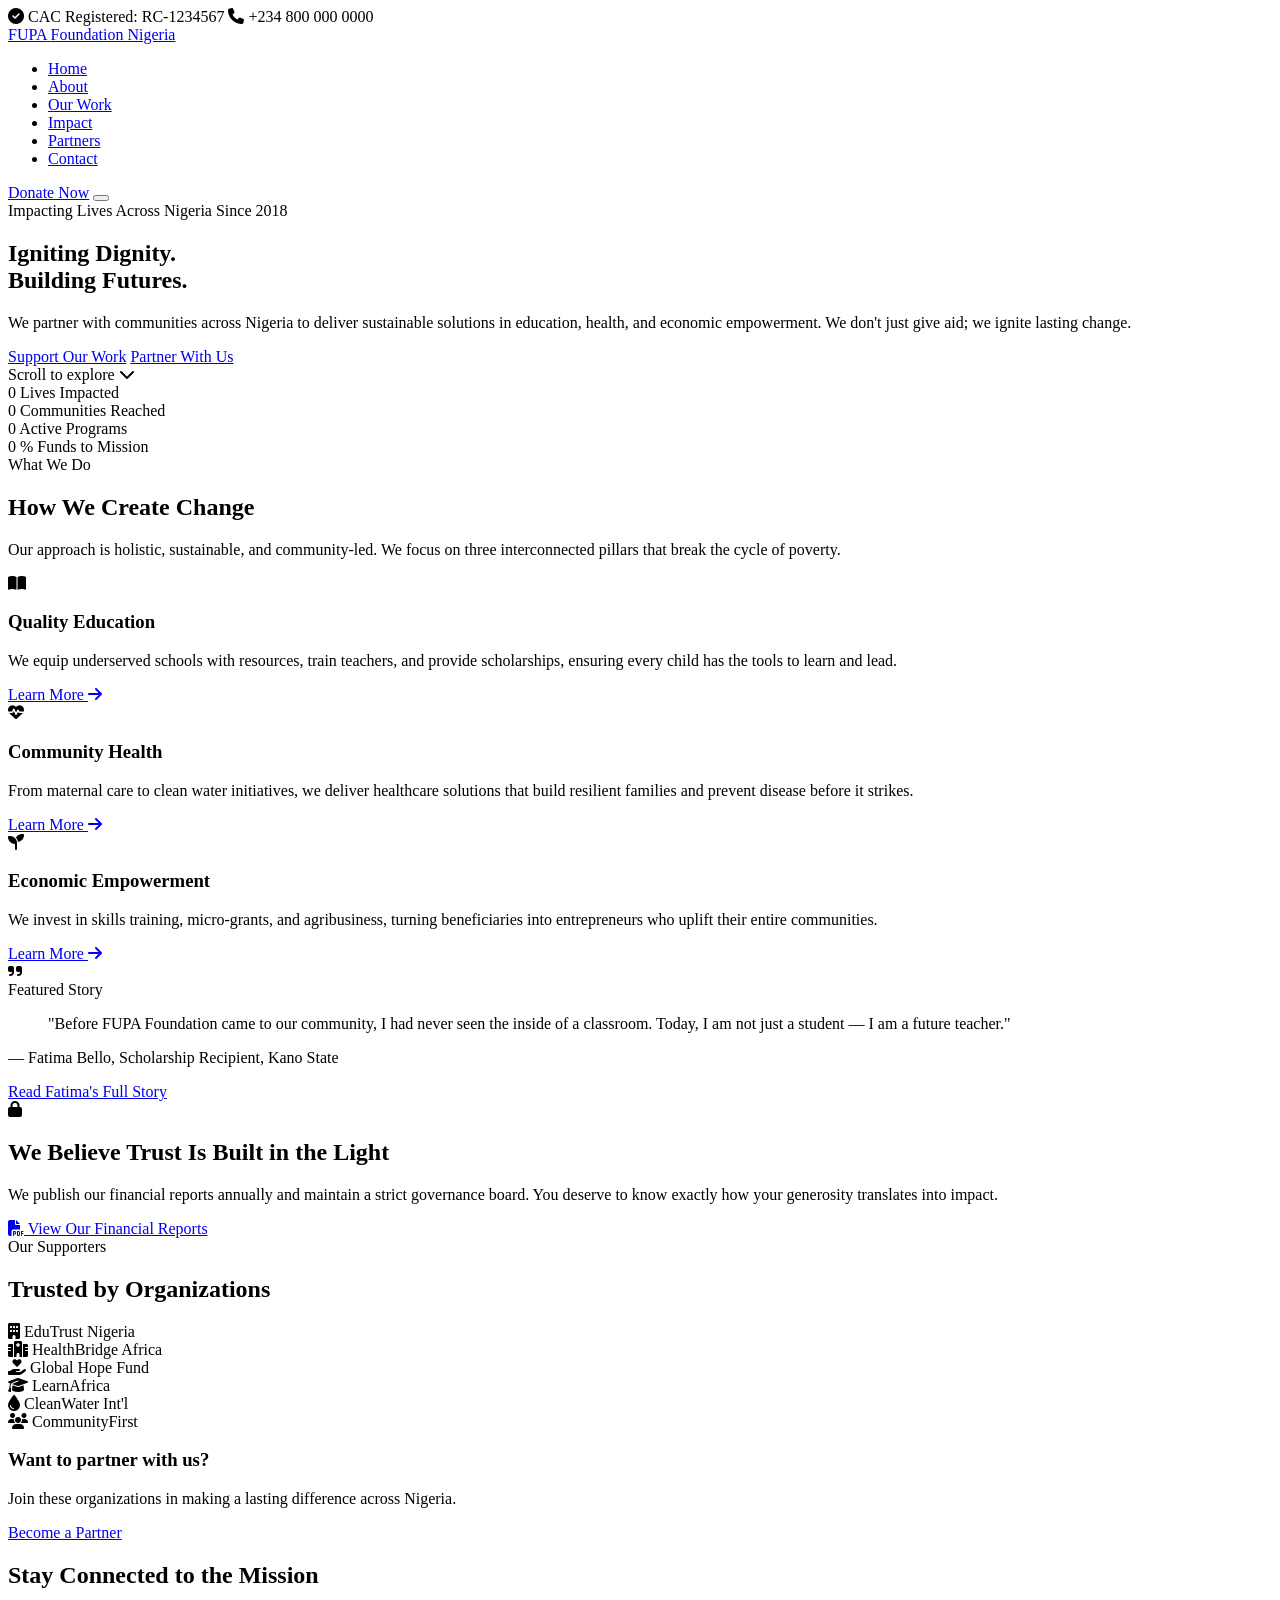
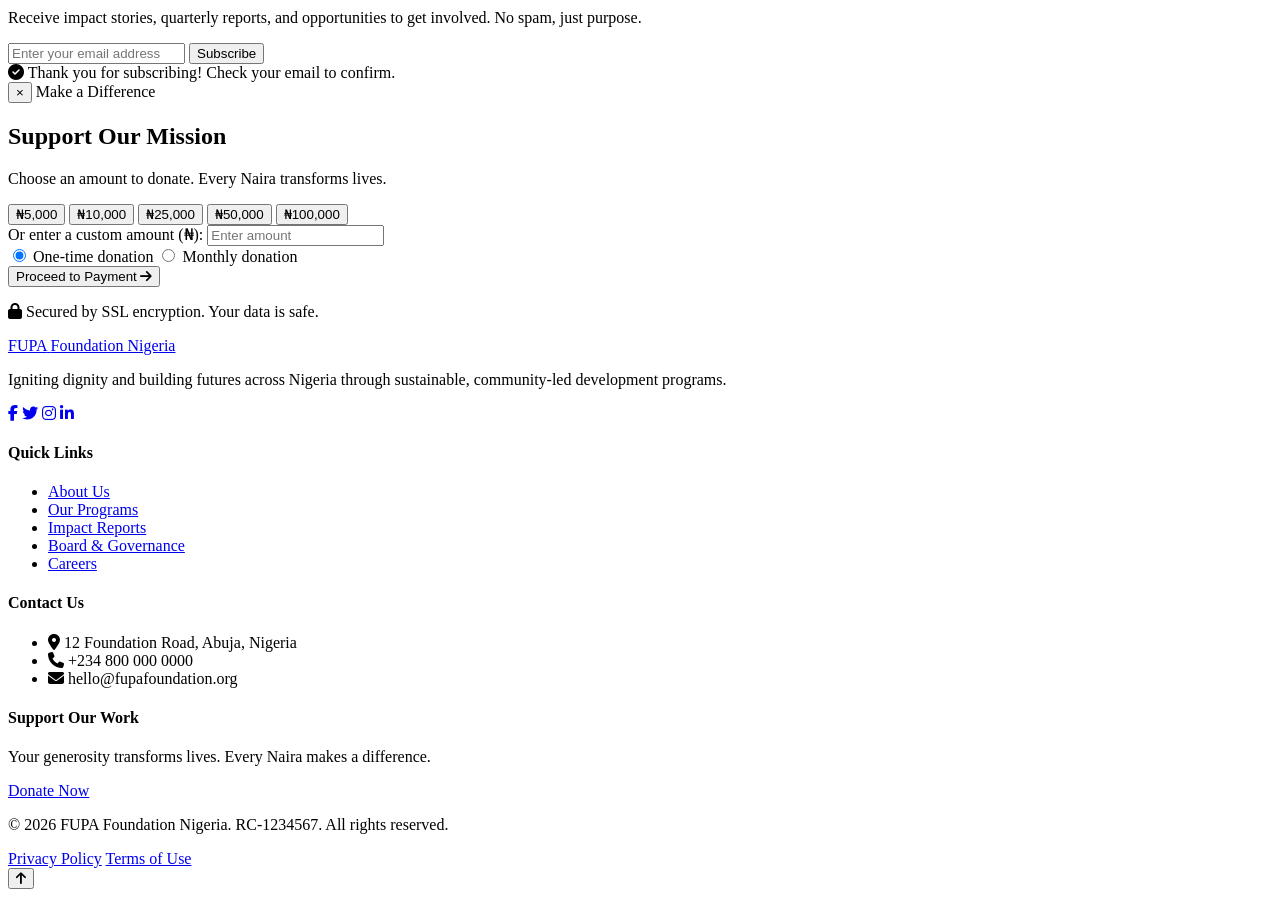
==== index.html @ bb73e72d "Create index.html for FUPA Foundation website This HTML file serves as the main structure for the FU" ====
<!DOCTYPE html>
<html lang="en">
<head>
    <meta charset="UTF-8">
    <meta name="viewport" content="width=device-width, initial-scale=1.0">
    <meta name="description" content="FUPA Foundation Nigeria - Igniting dignity and building futures through sustainable education, health, and economic empowerment programs.">
    
    <title>FUPA Foundation Nigeria | Igniting Dignity, Building Futures</title>
    
    <!-- Google Fonts -->
    <link rel="preconnect" href="https://fonts.googleapis.com">
    <link rel="preconnect" href="https://fonts.gstatic.com" crossorigin>
    <link href="https://fonts.googleapis.com/css2?family=Inter:wght@400;500;600;700&family=Playfair+Display:wght@600;700;800&display=swap" rel="stylesheet">
    
    <!-- Font Awesome Icons -->
    <link rel="stylesheet" href="https://cdnjs.cloudflare.com/ajax/libs/font-awesome/6.4.0/css/all.min.css">
    
    <!-- Custom Stylesheet -->
    <link rel="stylesheet" href="styles.css">
</head>
<body>
    
    <!-- ==================== PRE-HEADER ==================== -->
    <div class="pre-header">
        <div class="container pre-header__inner">
            <span><i class="fas fa-check-circle"></i> CAC Registered: RC-1234567</span>
            <span><i class="fas fa-phone"></i> +234 800 000 0000</span>
        </div>
    </div>

    <!-- ==================== MAIN HEADER ==================== -->
    <header class="header" id="header">
        <div class="container header__inner">
            <a href="#" class="header__logo">
                <span class="header__logo-text">FUPA</span>
                <span class="header__logo-sub">Foundation Nigeria</span>
            </a>
            
            <nav class="nav" id="nav">
                <ul class="nav__list">
                    <li class="nav__item"><a href="#home" class="nav__link nav__link--active">Home</a></li>
                    <li class="nav__item"><a href="#about" class="nav__link">About</a></li>
                    <li class="nav__item"><a href="#work" class="nav__link">Our Work</a></li>
                    <li class="nav__item"><a href="#impact" class="nav__link">Impact</a></li>
                    <li class="nav__item"><a href="#partners" class="nav__link">Partners</a></li>
                    <li class="nav__item"><a href="#contact" class="nav__link">Contact</a></li>
                </ul>
            </nav>
            
            <a href="#donate" class="btn btn--primary header__donate-btn">Donate Now</a>
            
            <button class="mobile-toggle" id="mobileToggle" aria-label="Toggle navigation menu">
                <span class="mobile-toggle__bar"></span>
                <span class="mobile-toggle__bar"></span>
                <span class="mobile-toggle__bar"></span>
            </button>
        </div>
    </header>

    <!-- ==================== HERO SECTION ==================== -->
    <section class="hero" id="home">
        <div class="hero__overlay"></div>
        <div class="container hero__content">
            <span class="hero__badge fade-in-up">Impacting Lives Across Nigeria Since 2018</span>
            <h1 class="hero__title fade-in-up delay-1">Igniting Dignity.<br>Building Futures.</h1>
            <p class="hero__subtitle fade-in-up delay-2">
                We partner with communities across Nigeria to deliver sustainable solutions 
                in education, health, and economic empowerment. We don't just give aid; 
                we ignite lasting change.
            </p>
            <div class="hero__cta fade-in-up delay-3">
                <a href="#donate" class="btn btn--primary btn--lg">Support Our Work</a>
                <a href="#partners" class="btn btn--outline btn--lg">Partner With Us</a>
            </div>
        </div>
        <div class="hero__scroll">
            <span>Scroll to explore</span>
            <i class="fas fa-chevron-down hero__scroll-icon"></i>
        </div>
    </section>

    <!-- ==================== IMPACT COUNTER BAR ==================== -->
    <section class="counter-bar">
        <div class="container counter-bar__inner">
            <div class="counter-bar__item">
                <span class="counter-bar__number" id="counter1">0</span>
                <span class="counter-bar__label">Lives Impacted</span>
            </div>
            <div class="counter-bar__item">
                <span class="counter-bar__number" id="counter2">0</span>
                <span class="counter-bar__label">Communities Reached</span>
            </div>
            <div class="counter-bar__item">
                <span class="counter-bar__number" id="counter3">0</span>
                <span class="counter-bar__label">Active Programs</span>
            </div>
            <div class="counter-bar__item">
                <span class="counter-bar__number" id="counter4">0</span>
                <span class="counter-bar__suffix">%</span>
                <span class="counter-bar__label">Funds to Mission</span>
            </div>
        </div>
    </section>

    <!-- ==================== HOW WE CREATE CHANGE ==================== -->
    <section class="change" id="work">
        <div class="container">
            <div class="section-header">
                <span class="section-header__badge">What We Do</span>
                <h2 class="section-header__title">How We Create Change</h2>
                <p class="section-header__subtitle">
                    Our approach is holistic, sustainable, and community-led. We focus on three 
                    interconnected pillars that break the cycle of poverty.
                </p>
            </div>
            
            <div class="change__grid">
                <!-- Card 1 -->
                <div class="change-card">
                    <div class="change-card__icon">
                        <i class="fas fa-book-open"></i>
                    </div>
                    <h3 class="change-card__title">Quality Education</h3>
                    <p class="change-card__text">
                        We equip underserved schools with resources, train teachers, and provide 
                        scholarships, ensuring every child has the tools to learn and lead.
                    </p>
                    <a href="#" class="change-card__link">Learn More <i class="fas fa-arrow-right"></i></a>
                </div>
                
                <!-- Card 2 -->
                <div class="change-card">
                    <div class="change-card__icon">
                        <i class="fas fa-heartbeat"></i>
                    </div>
                    <h3 class="change-card__title">Community Health</h3>
                    <p class="change-card__text">
                        From maternal care to clean water initiatives, we deliver healthcare solutions 
                        that build resilient families and prevent disease before it strikes.
                    </p>
                    <a href="#" class="change-card__link">Learn More <i class="fas fa-arrow-right"></i></a>
                </div>
                
                <!-- Card 3 -->
                <div class="change-card">
                    <div class="change-card__icon">
                        <i class="fas fa-seedling"></i>
                    </div>
                    <h3 class="change-card__title">Economic Empowerment</h3>
                    <p class="change-card__text">
                        We invest in skills training, micro-grants, and agribusiness, turning 
                        beneficiaries into entrepreneurs who uplift their entire communities.
                    </p>
                    <a href="#" class="change-card__link">Learn More <i class="fas fa-arrow-right"></i></a>
                </div>
            </div>
        </div>
    </section>

    <!-- ==================== FEATURED STORY ==================== -->
    <section class="featured-story" id="about">
        <div class="container featured-story__inner">
            <div class="featured-story__image">
                <div class="featured-story__img-placeholder">
                    <i class="fas fa-quote-right"></i>
                </div>
            </div>
            <div class="featured-story__content">
                <span class="section-header__badge">Featured Story</span>
                <blockquote class="featured-story__quote">
                    "Before FUPA Foundation came to our community, I had never seen the inside 
                    of a classroom. Today, I am not just a student — I am a future teacher."
                </blockquote>
                <p class="featured-story__name">— Fatima Bello, Scholarship Recipient, Kano State</p>
                <a href="#" class="btn btn--secondary">Read Fatima's Full Story</a>
            </div>
        </div>
    </section>

    <!-- ==================== TRANSPARENCY CALLOUT ==================== -->
    <section class="transparency" id="impact">
        <div class="container">
            <div class="transparency__box">
                <div class="transparency__icon">
                    <i class="fas fa-lock"></i>
                </div>
                <h2 class="transparency__title">We Believe Trust Is Built in the Light</h2>
                <p class="transparency__text">
                    We publish our financial reports annually and maintain a strict governance board. 
                    You deserve to know exactly how your generosity translates into impact.
                </p>
                <a href="#" class="btn btn--secondary btn--lg">
                    <i class="fas fa-file-pdf"></i> View Our Financial Reports
                </a>
            </div>
        </div>
    </section>

    <!-- ==================== PARTNERS SECTION ==================== -->
    <section class="partners" id="partners">
        <div class="container">
            <div class="section-header">
                <span class="section-header__badge">Our Supporters</span>
                <h2 class="section-header__title">Trusted by Organizations</h2>
            </div>
            <div class="partners__grid">
                <div class="partners__item"><i class="fas fa-building"></i> EduTrust Nigeria</div>
                <div class="partners__item"><i class="fas fa-hospital"></i> HealthBridge Africa</div>
                <div class="partners__item"><i class="fas fa-hand-holding-heart"></i> Global Hope Fund</div>
                <div class="partners__item"><i class="fas fa-graduation-cap"></i> LearnAfrica</div>
                <div class="partners__item"><i class="fas fa-tint"></i> CleanWater Int'l</div>
                <div class="partners__item"><i class="fas fa-users"></i> CommunityFirst</div>
            </div>
            <div class="partners__cta">
                <h3>Want to partner with us?</h3>
                <p>Join these organizations in making a lasting difference across Nigeria.</p>
                <a href="#contact" class="btn btn--primary">Become a Partner</a>
            </div>
        </div>
    </section>

    <!-- ==================== NEWSLETTER ==================== -->
    <section class="newsletter">
        <div class="container newsletter__inner">
            <div class="newsletter__content">
                <h2 class="newsletter__title">Stay Connected to the Mission</h2>
                <p class="newsletter__text">
                    Receive impact stories, quarterly reports, and opportunities to get involved. 
                    No spam, just purpose.
                </p>
            </div>
            <form class="newsletter__form" id="newsletterForm">
                <input type="email" class="newsletter__input" placeholder="Enter your email address" required>
                <button type="submit" class="btn btn--primary newsletter__btn">Subscribe</button>
            </form>
            <div class="newsletter__success" id="newsletterSuccess">
                <i class="fas fa-check-circle"></i> Thank you for subscribing! Check your email to confirm.
            </div>
        </div>
    </section>

    <!-- ==================== DONATE MODAL ==================== -->
    <div class="modal" id="donateModal">
        <div class="modal__overlay" id="modalOverlay"></div>
        <div class="modal__content">
            <button class="modal__close" id="modalClose">&times;</button>
            <span class="section-header__badge">Make a Difference</span>
            <h2 class="modal__title">Support Our Mission</h2>
            <p class="modal__text">Choose an amount to donate. Every Naira transforms lives.</p>
            
            <div class="modal__amounts">
                <button class="modal__amount" data-amount="5000">₦5,000</button>
                <button class="modal__amount" data-amount="10000">₦10,000</button>
                <button class="modal__amount modal__amount--active" data-amount="25000">₦25,000</button>
                <button class="modal__amount" data-amount="50000">₦50,000</button>
                <button class="modal__amount" data-amount="100000">₦100,000</button>
            </div>
            
            <div class="modal__custom">
                <label for="customAmount">Or enter a custom amount (₦):</label>
                <input type="number" id="customAmount" class="modal__input" placeholder="Enter amount" min="1000">
            </div>
            
            <div class="modal__frequency">
                <label class="modal__radio">
                    <input type="radio" name="frequency" value="once" checked> One-time donation
                </label>
                <label class="modal__radio">
                    <input type="radio" name="frequency" value="monthly"> Monthly donation
                </label>
            </div>
            
            <button class="btn btn--primary btn--lg btn--block" id="donateSubmit">
                Proceed to Payment <i class="fas fa-arrow-right"></i>
            </button>
            <p class="modal__secure"><i class="fas fa-lock"></i> Secured by SSL encryption. Your data is safe.</p>
        </div>
    </div>

    <!-- ==================== FOOTER ==================== -->
    <footer class="footer" id="contact">
        <div class="container footer__grid">
            <div class="footer__col">
                <a href="#" class="footer__logo">
                    <span class="footer__logo-text">FUPA</span>
                    <span class="footer__logo-sub">Foundation Nigeria</span>
                </a>
                <p class="footer__about">
                    Igniting dignity and building futures across Nigeria through sustainable, 
                    community-led development programs.
                </p>
                <div class="footer__social">
                    <a href="#" aria-label="Facebook"><i class="fab fa-facebook-f"></i></a>
                    <a href="#" aria-label="Twitter"><i class="fab fa-twitter"></i></a>
                    <a href="#" aria-label="Instagram"><i class="fab fa-instagram"></i></a>
                    <a href="#" aria-label="LinkedIn"><i class="fab fa-linkedin-in"></i></a>
                </div>
            </div>
            
            <div class="footer__col">
                <h4 class="footer__heading">Quick Links</h4>
                <ul class="footer__links">
                    <li><a href="#about">About Us</a></li>
                    <li><a href="#work">Our Programs</a></li>
                    <li><a href="#impact">Impact Reports</a></li>
                    <li><a href="#">Board & Governance</a></li>
                    <li><a href="#">Careers</a></li>
                </ul>
            </div>
            
            <div class="footer__col">
                <h4 class="footer__heading">Contact Us</h4>
                <ul class="footer__contact">
                    <li><i class="fas fa-map-marker-alt"></i> 12 Foundation Road, Abuja, Nigeria</li>
                    <li><i class="fas fa-phone"></i> +234 800 000 0000</li>
                    <li><i class="fas fa-envelope"></i> hello@fupafoundation.org</li>
                </ul>
            </div>
            
            <div class="footer__col">
                <h4 class="footer__heading">Support Our Work</h4>
                <p class="footer__donate-text">
                    Your generosity transforms lives. Every Naira makes a difference.
                </p>
                <a href="#donate" class="btn btn--primary btn--block">Donate Now</a>
            </div>
        </div>
        
        <div class="footer__bottom">
            <div class="container footer__bottom-inner">
                <p>&copy; 2026 FUPA Foundation Nigeria. RC-1234567. All rights reserved.</p>
                <div class="footer__legal">
                    <a href="#">Privacy Policy</a>
                    <a href="#">Terms of Use</a>
                </div>
            </div>
        </div>
    </footer>

    <!-- ==================== BACK TO TOP BUTTON ==================== -->
    <button class="back-to-top" id="backToTop" aria-label="Back to top">
        <i class="fas fa-arrow-up"></i>
    </button>

    <!-- JavaScript -->
    <script src="script.js"></script>
</body>
</html>
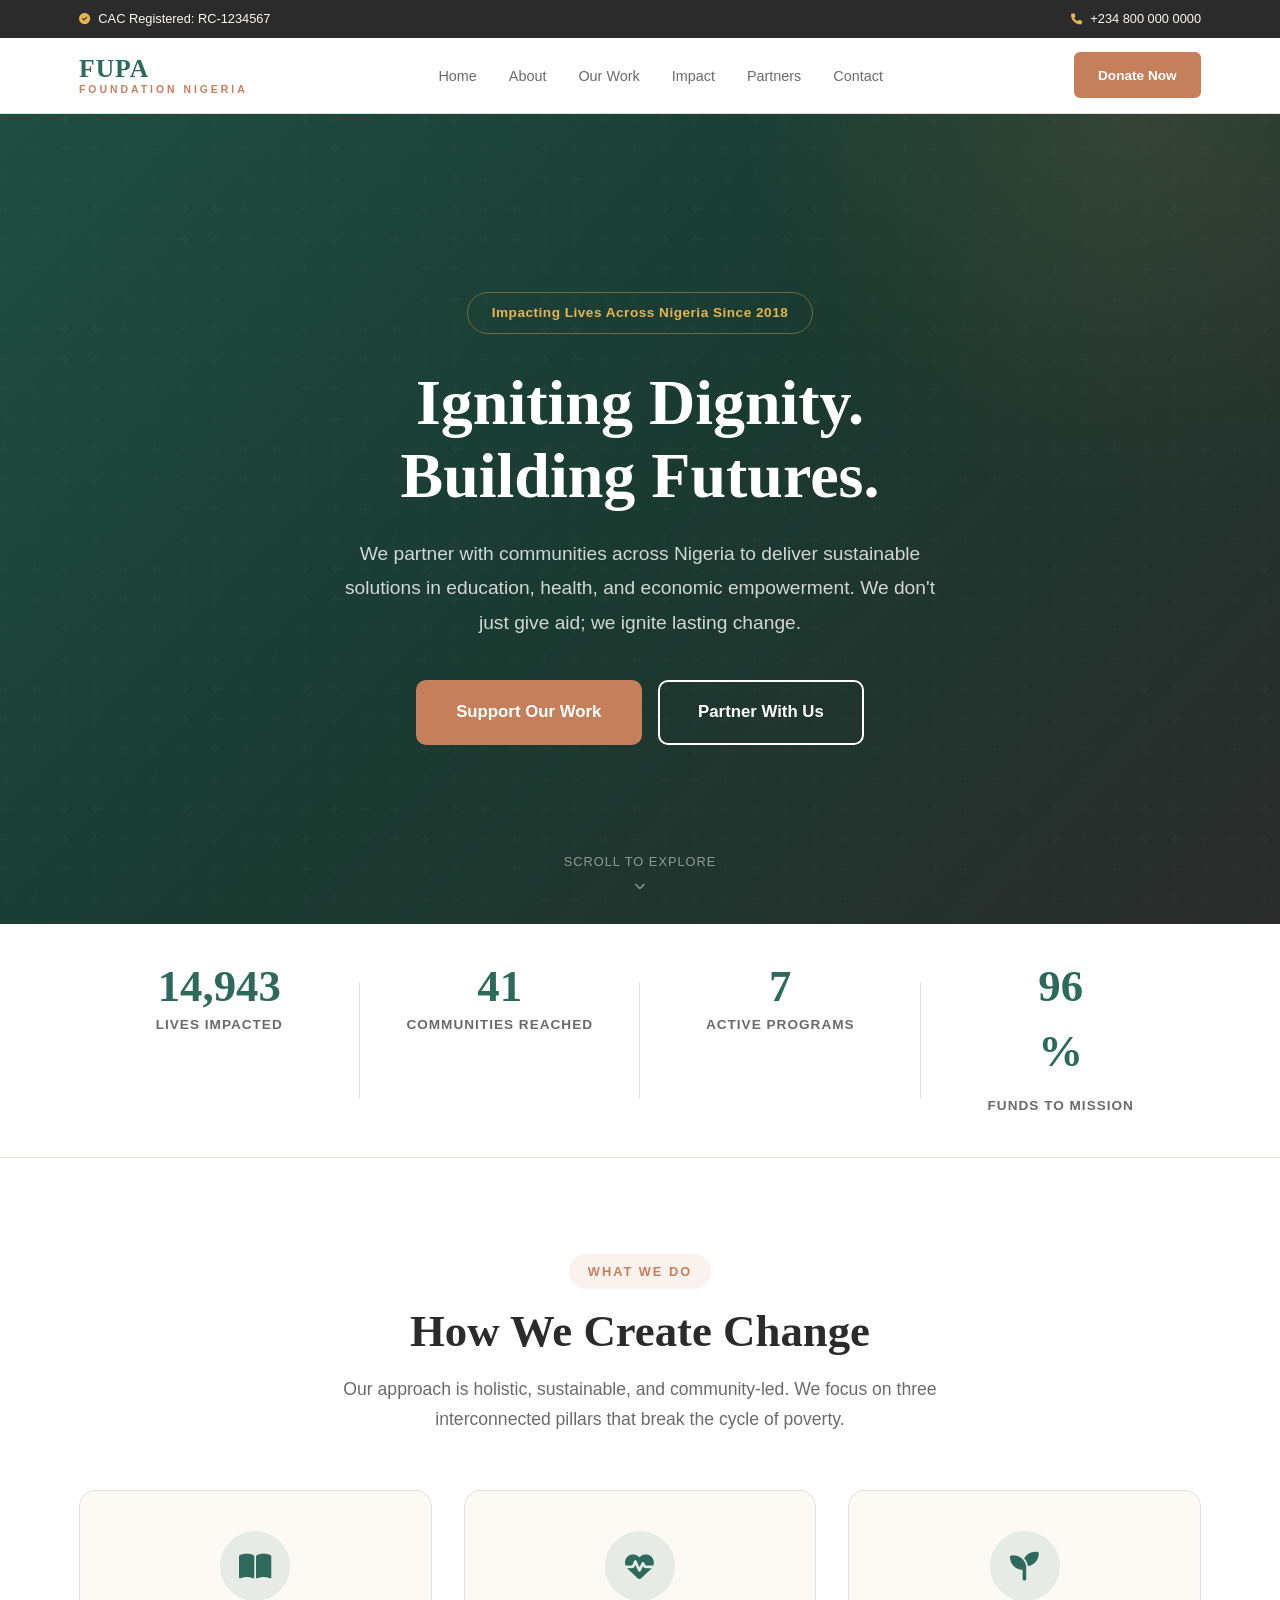
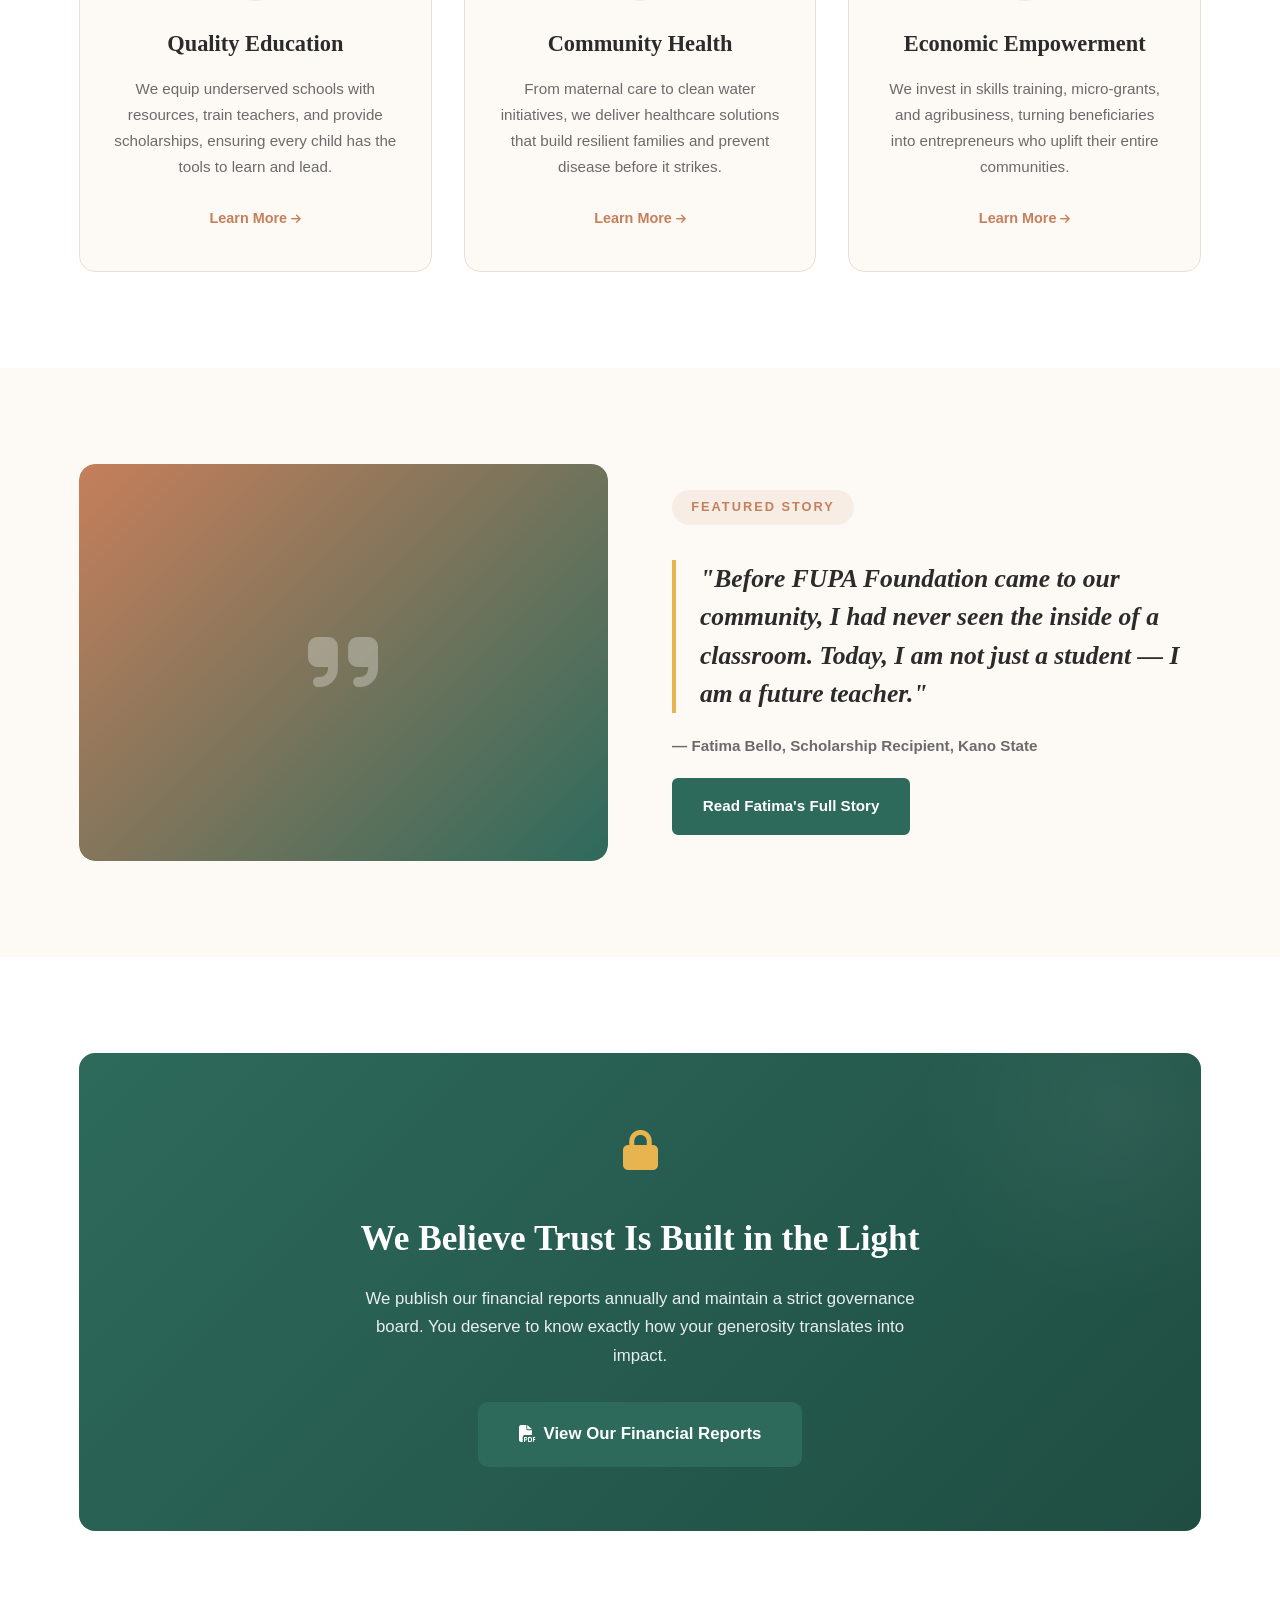
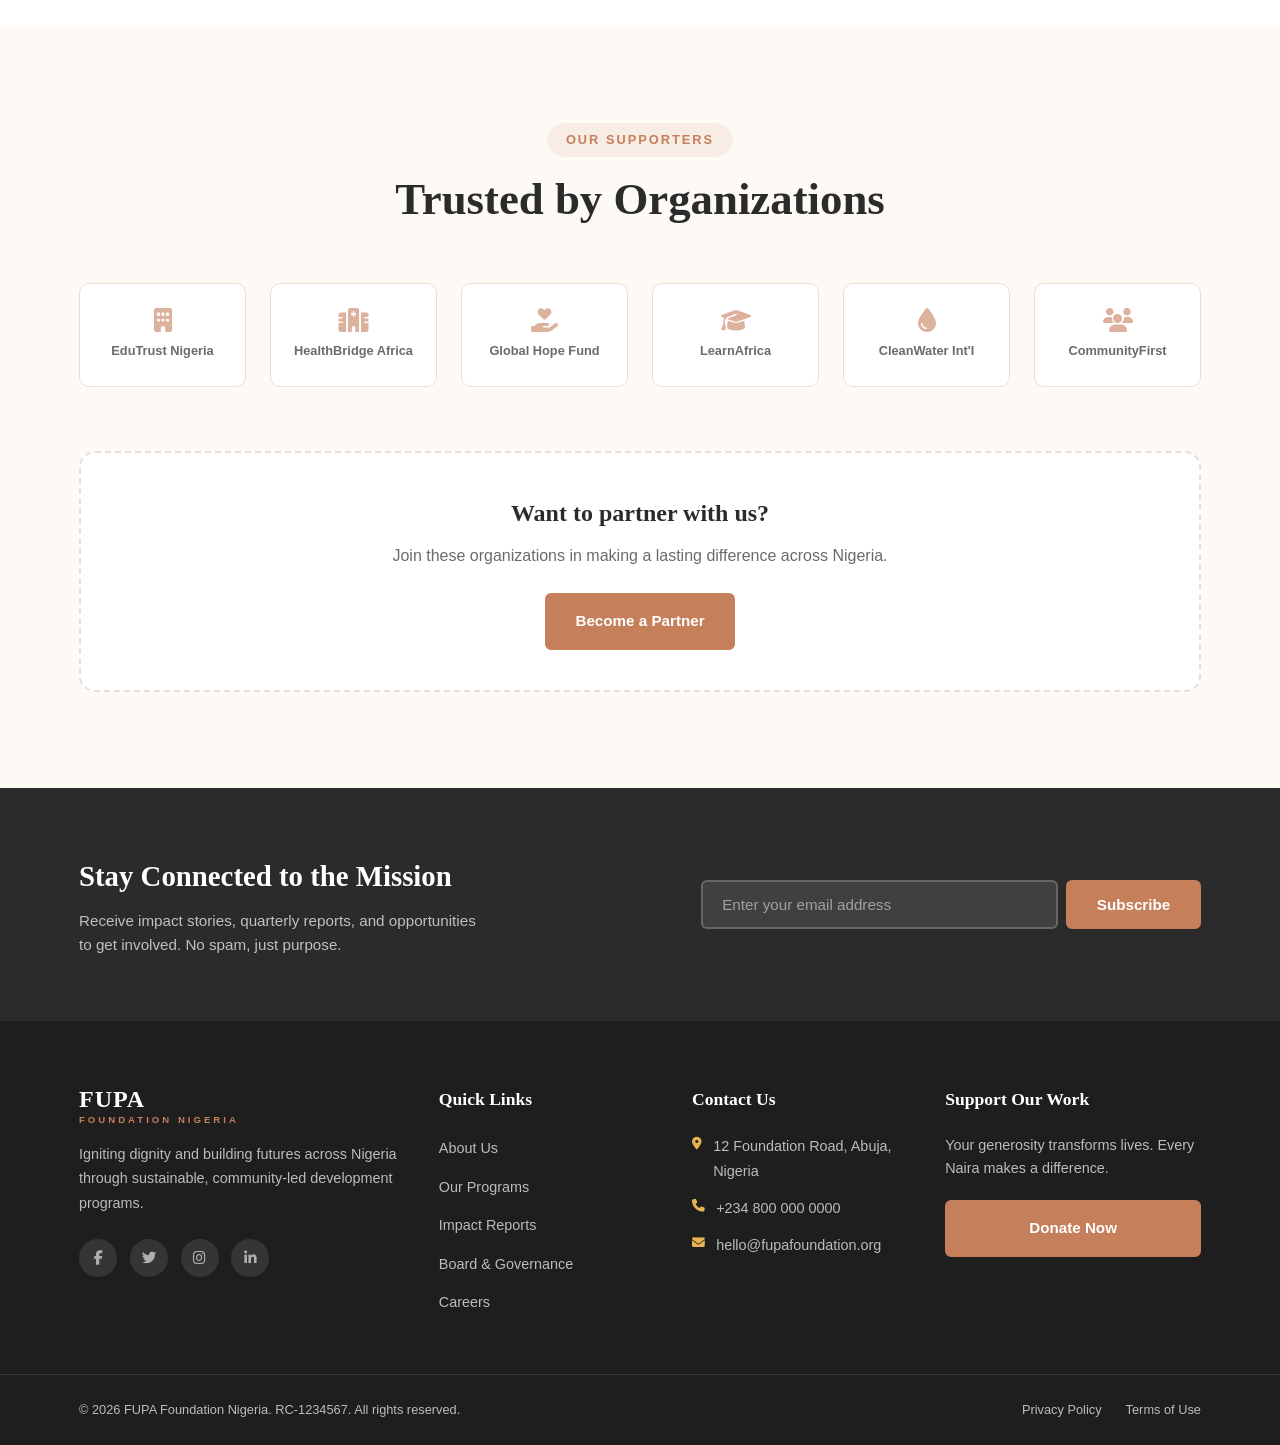
==== commit b0ab7060: "Revamp donate modal with new fields and error handling Replaced the existing donate modal with a new" ====
--- a/index.html
+++ b/index.html
@@ -239,43 +239,78 @@
         </div>
     </section>
 
-    <!-- ==================== DONATE MODAL ==================== -->
+    <!-- ============================= Donate Modal ===============================
+      REPLACE the entire existing <div class="modal" id="donateModal"> ... </div>
+      block in index.html with this version.
+      New: donor name + email fields (Paystack requires an email),
+      and an inline error message area instead of alert().
+      ============================================================ -->
+
     <div class="modal" id="donateModal">
-        <div class="modal__overlay" id="modalOverlay"></div>
-        <div class="modal__content">
-            <button class="modal__close" id="modalClose">&times;</button>
-            <span class="section-header__badge">Make a Difference</span>
-            <h2 class="modal__title">Support Our Mission</h2>
-            <p class="modal__text">Choose an amount to donate. Every Naira transforms lives.</p>
-            
-            <div class="modal__amounts">
-                <button class="modal__amount" data-amount="5000">₦5,000</button>
-                <button class="modal__amount" data-amount="10000">₦10,000</button>
-                <button class="modal__amount modal__amount--active" data-amount="25000">₦25,000</button>
-                <button class="modal__amount" data-amount="50000">₦50,000</button>
-                <button class="modal__amount" data-amount="100000">₦100,000</button>
-            </div>
-            
-            <div class="modal__custom">
-                <label for="customAmount">Or enter a custom amount (₦):</label>
-                <input type="number" id="customAmount" class="modal__input" placeholder="Enter amount" min="1000">
-            </div>
-            
-            <div class="modal__frequency">
-                <label class="modal__radio">
-                    <input type="radio" name="frequency" value="once" checked> One-time donation
-                </label>
-                <label class="modal__radio">
-                    <input type="radio" name="frequency" value="monthly"> Monthly donation
-                </label>
-            </div>
-            
-            <button class="btn btn--primary btn--lg btn--block" id="donateSubmit">
-                Proceed to Payment <i class="fas fa-arrow-right"></i>
-            </button>
-            <p class="modal__secure"><i class="fas fa-lock"></i> Secured by SSL encryption. Your data is safe.</p>
-        </div>
-    </div>
+      <div class="modal__overlay" id="modalOverlay"></div>
+      <div class="modal__content">
+        <button class="modal__close" id="modalClose">&times;</button>
+        <span class="section-header__badge">Make a Difference</span>
+        <h2 class="modal__title">Support Our Mission</h2>
+        <p class="modal__text">Choose an amount to donate. Every Naira transforms lives.</p>
+
+        <div class="modal__amounts">
+            <button class="modal__amount" data-amount="5000">&#8358;5,000</button>
+            <button class="modal__amount" data-amount="10000">&#8358;10,000</button>
+            <button class="modal__amount modal__amount--active" data-amount="25000">&#8358;25,000</button>
+            <button class="modal__amount" data-amount="50000">&#8358;50,000</button>
+            <button class="modal__amount" data-amount="100000">&#8358;100,000</button>
+        </div>
+
+        <div class="modal__custom">
+            <label for="customAmount">Or enter a custom amount (&#8358;):</label>
+            <input type="number" id="customAmount" class="modal__input" placeholder="Enter amount" min="1000">
+        </div>
+
+        <!-- NEW: donor details -->
+        <div class="modal__custom">
+            <label for="donorName">Your name</label>
+            <input type="text" id="donorName" class="modal__input" placeholder="Full name" autocomplete="name">
+        </div>
+        <div class="modal__custom">
+            <label for="donorEmail">Email address (for your receipt)</label>
+            <input type="email" id="donorEmail" class="modal__input" placeholder="you@example.com" autocomplete="email" required>
+        </div>
+
+        <div class="modal__frequency">
+            <label class="modal__radio">
+                <input type="radio" name="frequency" value="once" checked> One-time donation
+            </label>
+            <label class="modal__radio">
+                <input type="radio" name="frequency" value="monthly"> Monthly donation
+            </label>
+        </div>
+
+        <!-- NEW: inline error message -->
+        <p class="modal__error" id="donateError" hidden></p>
+
+        <button class="btn btn--primary btn--lg btn--block" id="donateSubmit">
+            Proceed to Payment <i class="fas fa-arrow-right"></i>
+        </button>
+        <p class="modal__secure"><i class="fas fa-lock"></i> Secured by Paystack. Your card details never touch our servers.</p>
+      </div>
+  </div>
+
+  <!-- ============================================================
+     ADD this to styles.css (anywhere in the MODAL section):
+
+  .modal__error {
+    background-color: #FDECEA;
+    color: #B3261E;
+    border: 1px solid #F5C6C0;
+    border-radius: var(--radius-sm);
+    padding: 0.7rem 1rem;
+    font-size: 0.85rem;
+    font-weight: 500;
+    margin-bottom: 1rem;
+    text-align: left;
+  }
+     ============================================================ -->
 
     <!-- ==================== FOOTER ==================== -->
     <footer class="footer" id="contact">
--- a/styles.css
+++ b/styles.css
@@ -0,0 +1,1368 @@
+/* ============================================================
+   FUPA FOUNDATION NIGERIA - MAIN STYLESHEET
+   Design System: Dignity, Warmth, International Credibility
+   ============================================================ */
+
+/* ---------- CSS VARIABLES / DESIGN TOKENS ---------- */
+:root {
+    /* Primary Palette */
+    --clr-terracotta: #C67F5B;
+    --clr-terracotta-dark: #B06E4A;
+    --clr-teal: #2D6A5C;
+    --clr-teal-dark: #1F4D42;
+    --clr-amber: #E8B44F;
+    
+    /* Neutrals */
+    --clr-cream: #FDF9F5;
+    --clr-cream-dark: #F5EDE4;
+    --clr-charcoal: #2B2B2B;
+    --clr-gray: #6B6B6B;
+    --clr-gray-light: #A8A8A8;
+    --clr-white: #FFFFFF;
+    --clr-border: #E8E0D8;
+    
+    /* Typography */
+    --ff-heading: 'Playfair Display', Georgia, serif;
+    --ff-body: 'Inter', -apple-system, BlinkMacSystemFont, sans-serif;
+    
+    /* Spacing */
+    --section-pad: 6rem;
+    --container-max: 1170px;
+    
+    /* Shadows */
+    --shadow-sm: 0 1px 3px rgba(43, 43, 43, 0.08);
+    --shadow-md: 0 4px 20px rgba(43, 43, 43, 0.10);
+    --shadow-lg: 0 10px 40px rgba(43, 43, 43, 0.12);
+    
+    /* Transitions */
+    --transition-fast: 0.2s ease;
+    --transition-smooth: 0.3s cubic-bezier(0.4, 0, 0.2, 1);
+    --transition-bounce: 0.4s cubic-bezier(0.175, 0.885, 0.32, 1.275);
+    
+    /* Border Radius */
+    --radius-sm: 6px;
+    --radius-md: 10px;
+    --radius-lg: 16px;
+}
+
+/* ---------- CSS RESET ---------- */
+*, *::before, *::after {
+    margin: 0;
+    padding: 0;
+    box-sizing: border-box;
+}
+
+html {
+    scroll-behavior: smooth;
+    font-size: 100%;
+}
+
+body {
+    font-family: var(--ff-body);
+    color: var(--clr-charcoal);
+    background-color: var(--clr-cream);
+    line-height: 1.7;
+    -webkit-font-smoothing: antialiased;
+    overflow-x: hidden;
+}
+
+img {
+    max-width: 100%;
+    display: block;
+}
+
+a {
+    text-decoration: none;
+    color: inherit;
+}
+
+ul {
+    list-style: none;
+}
+
+/* ---------- UTILITY CLASSES ---------- */
+.container {
+    max-width: var(--container-max);
+    margin: 0 auto;
+    padding: 0 1.5rem;
+}
+
+/* ---------- BUTTONS ---------- */
+.btn {
+    display: inline-flex;
+    align-items: center;
+    justify-content: center;
+    gap: 0.5rem;
+    font-family: var(--ff-body);
+    font-weight: 600;
+    font-size: 0.95rem;
+    padding: 0.85rem 1.8rem;
+    border-radius: var(--radius-sm);
+    border: 2px solid transparent;
+    cursor: pointer;
+    transition: all var(--transition-smooth);
+    text-align: center;
+    white-space: nowrap;
+}
+
+.btn--primary {
+    background-color: var(--clr-terracotta);
+    color: var(--clr-white);
+    border-color: var(--clr-terracotta);
+}
+.btn--primary:hover {
+    background-color: var(--clr-terracotta-dark);
+    border-color: var(--clr-terracotta-dark);
+    transform: translateY(-2px);
+    box-shadow: var(--shadow-md);
+}
+
+.btn--secondary {
+    background-color: var(--clr-teal);
+    color: var(--clr-white);
+    border-color: var(--clr-teal);
+}
+.btn--secondary:hover {
+    background-color: var(--clr-teal-dark);
+    border-color: var(--clr-teal-dark);
+    transform: translateY(-2px);
+    box-shadow: var(--shadow-md);
+}
+
+.btn--outline {
+    background-color: transparent;
+    color: var(--clr-white);
+    border-color: var(--clr-white);
+}
+.btn--outline:hover {
+    background-color: var(--clr-white);
+    color: var(--clr-charcoal);
+    transform: translateY(-2px);
+}
+
+.btn--lg {
+    padding: 1rem 2.4rem;
+    font-size: 1.05rem;
+    border-radius: var(--radius-md);
+}
+
+.btn--block {
+    width: 100%;
+}
+
+/* ---------- SECTION HEADERS ---------- */
+.section-header {
+    text-align: center;
+    margin-bottom: 3.5rem;
+}
+
+.section-header__badge {
+    display: inline-block;
+    font-size: 0.8rem;
+    font-weight: 700;
+    text-transform: uppercase;
+    letter-spacing: 2px;
+    color: var(--clr-terracotta);
+    background-color: rgba(198, 127, 91, 0.1);
+    padding: 0.4rem 1.2rem;
+    border-radius: 50px;
+    margin-bottom: 1rem;
+}
+
+.section-header__title {
+    font-family: var(--ff-heading);
+    font-size: 2.8rem;
+    font-weight: 700;
+    color: var(--clr-charcoal);
+    margin-bottom: 1rem;
+    line-height: 1.2;
+}
+
+.section-header__subtitle {
+    font-size: 1.1rem;
+    color: var(--clr-gray);
+    max-width: 600px;
+    margin: 0 auto;
+    line-height: 1.7;
+}
+
+
+/* ============================================================
+   PRE-HEADER
+   ============================================================ */
+.pre-header {
+    background-color: var(--clr-charcoal);
+    color: var(--clr-cream);
+    font-size: 0.8rem;
+    padding: 0.5rem 0;
+    font-weight: 500;
+}
+
+.pre-header__inner {
+    display: flex;
+    justify-content: space-between;
+    align-items: center;
+    flex-wrap: wrap;
+    gap: 0.5rem;
+}
+
+.pre-header__inner i {
+    color: var(--clr-amber);
+    margin-right: 0.3rem;
+    font-size: 0.7rem;
+}
+
+
+/* ============================================================
+   HEADER / NAVIGATION
+   ============================================================ */
+.header {
+    position: sticky;
+    top: 0;
+    z-index: 1000;
+    background-color: var(--clr-white);
+    border-bottom: 1px solid var(--clr-border);
+    transition: box-shadow var(--transition-smooth);
+}
+
+.header--scrolled {
+    box-shadow: var(--shadow-md);
+}
+
+.header__inner {
+    display: flex;
+    align-items: center;
+    justify-content: space-between;
+    height: 75px;
+}
+
+/* Logo */
+.header__logo {
+    display: flex;
+    flex-direction: column;
+    align-items: flex-start;
+    line-height: 1.2;
+}
+
+.header__logo-text {
+    font-family: var(--ff-heading);
+    font-size: 1.6rem;
+    font-weight: 800;
+    color: var(--clr-teal);
+    letter-spacing: 1px;
+}
+
+.header__logo-sub {
+    font-size: 0.65rem;
+    font-weight: 600;
+    text-transform: uppercase;
+    letter-spacing: 3px;
+    color: var(--clr-terracotta);
+}
+
+/* Navigation */
+.nav__list {
+    display: flex;
+    gap: 2rem;
+}
+
+.nav__link {
+    font-weight: 500;
+    font-size: 0.9rem;
+    color: var(--clr-gray);
+    transition: color var(--transition-fast);
+    position: relative;
+}
+
+.nav__link::after {
+    content: '';
+    position: absolute;
+    bottom: -4px;
+    left: 0;
+    width: 0;
+    height: 2px;
+    background-color: var(--clr-terracotta);
+    transition: width var(--transition-smooth);
+}
+
+.nav__link:hover,
+.nav__link--active {
+    color: var(--clr-charcoal);
+}
+.nav__link:hover::after,
+.nav__link--active::after {
+    width: 100%;
+}
+
+/* Mobile Toggle */
+.mobile-toggle {
+    display: none;
+    flex-direction: column;
+    gap: 5px;
+    background: none;
+    border: none;
+    cursor: pointer;
+    padding: 0.5rem;
+    z-index: 1001;
+}
+
+.mobile-toggle__bar {
+    width: 24px;
+    height: 2px;
+    background-color: var(--clr-charcoal);
+    transition: all var(--transition-smooth);
+    border-radius: 2px;
+}
+
+/* Header Donate Button */
+.header__donate-btn {
+    padding: 0.6rem 1.4rem;
+    font-size: 0.85rem;
+}
+
+
+/* ============================================================
+   HERO SECTION
+   ============================================================ */
+.hero {
+    position: relative;
+    min-height: 90vh;
+    display: flex;
+    align-items: center;
+    justify-content: center;
+    text-align: center;
+    background: linear-gradient(135deg, var(--clr-teal-dark) 0%, #1a3a30 50%, var(--clr-charcoal) 100%);
+    overflow: hidden;
+}
+
+.hero::before {
+    content: '';
+    position: absolute;
+    top: -50%;
+    right: -20%;
+    width: 800px;
+    height: 800px;
+    background: radial-gradient(circle, rgba(198, 127, 91, 0.15) 0%, transparent 70%);
+    border-radius: 50%;
+    animation: heroPulse 8s ease-in-out infinite;
+}
+
+@keyframes heroPulse {
+    0%, 100% { transform: scale(1); opacity: 0.5; }
+    50% { transform: scale(1.1); opacity: 0.8; }
+}
+
+.hero__overlay {
+    position: absolute;
+    inset: 0;
+    background: url("data:image/svg+xml,%3Csvg width='60' height='60' viewBox='0 0 60 60' xmlns='http://www.w3.org/2000/svg'%3E%3Cg fill='none' fill-rule='evenodd'%3E%3Cg fill='%23ffffff' fill-opacity='0.03'%3E%3Cpath d='M36 34v-4h-2v4h-4v2h4v4h2v-4h4v-2h-4zm0-30V0h-2v4h-4v2h4v4h2V6h4V4h-4zM6 34v-4H4v4H0v2h4v4h2v-4h4v-2H6zM6 4V0H4v4H0v2h4v4h2V6h4V4H6z'/%3E%3C/g%3E%3C/g%3E%3C/svg%3E");
+    opacity: 0.5;
+}
+
+.hero__content {
+    position: relative;
+    z-index: 2;
+    max-width: 800px;
+    padding: 4rem 1.5rem;
+}
+
+.hero__badge {
+    display: inline-block;
+    font-size: 0.85rem;
+    font-weight: 600;
+    color: var(--clr-amber);
+    border: 1px solid rgba(232, 180, 79, 0.4);
+    padding: 0.5rem 1.5rem;
+    border-radius: 50px;
+    margin-bottom: 2rem;
+    letter-spacing: 0.5px;
+}
+
+.hero__title {
+    font-family: var(--ff-heading);
+    font-size: 4rem;
+    font-weight: 800;
+    color: var(--clr-white);
+    line-height: 1.15;
+    margin-bottom: 1.5rem;
+}
+
+.hero__subtitle {
+    font-size: 1.2rem;
+    color: rgba(255, 255, 255, 0.8);
+    max-width: 600px;
+    margin: 0 auto 2.5rem;
+    line-height: 1.8;
+}
+
+.hero__cta {
+    display: flex;
+    gap: 1rem;
+    justify-content: center;
+    flex-wrap: wrap;
+}
+
+.hero__scroll {
+    position: absolute;
+    bottom: 2rem;
+    left: 50%;
+    transform: translateX(-50%);
+    display: flex;
+    flex-direction: column;
+    align-items: center;
+    gap: 0.5rem;
+    color: rgba(255, 255, 255, 0.5);
+    font-size: 0.8rem;
+    font-weight: 500;
+    letter-spacing: 1px;
+    text-transform: uppercase;
+    animation: scrollBounce 2s ease-in-out infinite;
+}
+
+@keyframes scrollBounce {
+    0%, 100% { transform: translateX(-50%) translateY(0); }
+    50% { transform: translateX(-50%) translateY(8px); }
+}
+
+.hero__scroll-icon {
+    font-size: 0.7rem;
+}
+
+
+/* ============================================================
+   FADE-IN ANIMATIONS
+   ============================================================ */
+.fade-in-up {
+    opacity: 0;
+    transform: translateY(30px);
+    animation: fadeInUp 0.8s ease forwards;
+}
+
+.delay-1 { animation-delay: 0.2s; }
+.delay-2 { animation-delay: 0.4s; }
+.delay-3 { animation-delay: 0.6s; }
+
+@keyframes fadeInUp {
+    to {
+        opacity: 1;
+        transform: translateY(0);
+    }
+}
+
+
+/* ============================================================
+   COUNTER BAR
+   ============================================================ */
+.counter-bar {
+    background-color: var(--clr-white);
+    border-bottom: 1px solid var(--clr-border);
+    padding: 0;
+}
+
+.counter-bar__inner {
+    display: grid;
+    grid-template-columns: repeat(4, 1fr);
+    text-align: center;
+}
+
+.counter-bar__item {
+    padding: 2.5rem 1rem;
+    position: relative;
+    display: flex;
+    flex-direction: column;
+    align-items: center;
+    gap: 0.3rem;
+}
+
+.counter-bar__item:not(:last-child)::after {
+    content: '';
+    position: absolute;
+    right: 0;
+    top: 25%;
+    height: 50%;
+    width: 1px;
+    background-color: var(--clr-border);
+}
+
+.counter-bar__number {
+    font-family: var(--ff-heading);
+    font-size: 2.8rem;
+    font-weight: 800;
+    color: var(--clr-teal);
+    line-height: 1;
+}
+
+.counter-bar__suffix {
+    font-family: var(--ff-heading);
+    font-size: 2.8rem;
+    font-weight: 800;
+    color: var(--clr-teal);
+}
+
+.counter-bar__label {
+    font-size: 0.85rem;
+    font-weight: 600;
+    color: var(--clr-gray);
+    text-transform: uppercase;
+    letter-spacing: 1px;
+}
+
+
+/* ============================================================
+   HOW WE CREATE CHANGE
+   ============================================================ */
+.change {
+    padding: var(--section-pad) 0;
+    background-color: var(--clr-white);
+}
+
+.change__grid {
+    display: grid;
+    grid-template-columns: repeat(3, 1fr);
+    gap: 2rem;
+}
+
+.change-card {
+    background-color: var(--clr-cream);
+    border: 1px solid var(--clr-border);
+    border-radius: var(--radius-lg);
+    padding: 2.5rem 2rem;
+    text-align: center;
+    transition: all var(--transition-smooth);
+}
+
+.change-card:hover {
+    transform: translateY(-8px);
+    box-shadow: var(--shadow-lg);
+    border-color: transparent;
+}
+
+.change-card__icon {
+    width: 70px;
+    height: 70px;
+    margin: 0 auto 1.5rem;
+    background-color: rgba(45, 106, 92, 0.1);
+    border-radius: 50%;
+    display: flex;
+    align-items: center;
+    justify-content: center;
+    font-size: 1.8rem;
+    color: var(--clr-teal);
+    transition: all var(--transition-smooth);
+}
+
+.change-card:hover .change-card__icon {
+    background-color: var(--clr-teal);
+    color: var(--clr-white);
+    transform: scale(1.1);
+}
+
+.change-card__title {
+    font-family: var(--ff-heading);
+    font-size: 1.4rem;
+    font-weight: 700;
+    margin-bottom: 0.8rem;
+    color: var(--clr-charcoal);
+}
+
+.change-card__text {
+    font-size: 0.95rem;
+    color: var(--clr-gray);
+    line-height: 1.7;
+    margin-bottom: 1.5rem;
+}
+
+.change-card__link {
+    font-weight: 600;
+    font-size: 0.9rem;
+    color: var(--clr-terracotta);
+    transition: gap var(--transition-fast);
+}
+.change-card__link:hover {
+    gap: 0.8rem;
+}
+.change-card__link i {
+    font-size: 0.7rem;
+    transition: transform var(--transition-fast);
+}
+.change-card__link:hover i {
+    transform: translateX(4px);
+}
+
+
+/* ============================================================
+   FEATURED STORY
+   ============================================================ */
+.featured-story {
+    padding: var(--section-pad) 0;
+    background-color: var(--clr-cream);
+}
+
+.featured-story__inner {
+    display: grid;
+    grid-template-columns: 1fr 1fr;
+    gap: 4rem;
+    align-items: center;
+}
+
+.featured-story__image {
+    border-radius: var(--radius-lg);
+    overflow: hidden;
+}
+
+.featured-story__img-placeholder {
+    width: 100%;
+    aspect-ratio: 4/3;
+    background: linear-gradient(135deg, var(--clr-terracotta) 0%, var(--clr-teal) 100%);
+    display: flex;
+    align-items: center;
+    justify-content: center;
+    font-size: 5rem;
+    color: rgba(255, 255, 255, 0.3);
+    border-radius: var(--radius-lg);
+}
+
+.featured-story__content {
+    display: flex;
+    flex-direction: column;
+    align-items: flex-start;
+    gap: 1.2rem;
+}
+
+.featured-story__quote {
+    font-family: var(--ff-heading);
+    font-size: 1.6rem;
+    font-weight: 600;
+    color: var(--clr-charcoal);
+    line-height: 1.5;
+    font-style: italic;
+    position: relative;
+    padding-left: 1.5rem;
+    border-left: 4px solid var(--clr-amber);
+}
+
+.featured-story__name {
+    font-weight: 600;
+    color: var(--clr-gray);
+    font-size: 0.95rem;
+}
+
+
+/* ============================================================
+   TRANSPARENCY
+   ============================================================ */
+.transparency {
+    padding: var(--section-pad) 0;
+    background-color: var(--clr-white);
+}
+
+.transparency__box {
+    background: linear-gradient(135deg, var(--clr-teal) 0%, var(--clr-teal-dark) 100%);
+    border-radius: var(--radius-lg);
+    padding: 4rem 3rem;
+    text-align: center;
+    color: var(--clr-white);
+    position: relative;
+    overflow: hidden;
+}
+
+.transparency__box::before {
+    content: '';
+    position: absolute;
+    top: -30%;
+    right: -10%;
+    width: 400px;
+    height: 400px;
+    background: radial-gradient(circle, rgba(255,255,255,0.05) 0%, transparent 70%);
+    border-radius: 50%;
+}
+
+.transparency__icon {
+    position: relative;
+    z-index: 1;
+    font-size: 2.5rem;
+    margin-bottom: 1.5rem;
+    color: var(--clr-amber);
+}
+
+.transparency__title {
+    position: relative;
+    z-index: 1;
+    font-family: var(--ff-heading);
+    font-size: 2.2rem;
+    font-weight: 700;
+    margin-bottom: 1rem;
+}
+
+.transparency__text {
+    position: relative;
+    z-index: 1;
+    font-size: 1.05rem;
+    opacity: 0.9;
+    max-width: 550px;
+    margin: 0 auto 2rem;
+    line-height: 1.7;
+}
+
+
+/* ============================================================
+   PARTNERS
+   ============================================================ */
+.partners {
+    padding: var(--section-pad) 0;
+    background-color: var(--clr-cream);
+}
+
+.partners__grid {
+    display: grid;
+    grid-template-columns: repeat(6, 1fr);
+    gap: 1.5rem;
+    margin-bottom: 4rem;
+}
+
+.partners__item {
+    background-color: var(--clr-white);
+    border: 1px solid var(--clr-border);
+    border-radius: var(--radius-md);
+    padding: 1.5rem 1rem;
+    text-align: center;
+    font-size: 0.8rem;
+    font-weight: 600;
+    color: var(--clr-gray);
+    display: flex;
+    flex-direction: column;
+    align-items: center;
+    gap: 0.5rem;
+    transition: all var(--transition-smooth);
+}
+
+.partners__item:hover {
+    transform: translateY(-4px);
+    box-shadow: var(--shadow-md);
+    border-color: var(--clr-terracotta);
+    color: var(--clr-terracotta);
+}
+
+.partners__item i {
+    font-size: 1.5rem;
+    color: var(--clr-terracotta);
+    opacity: 0.6;
+}
+
+.partners__cta {
+    text-align: center;
+    padding: 2.5rem;
+    background-color: var(--clr-white);
+    border-radius: var(--radius-lg);
+    border: 2px dashed var(--clr-border);
+}
+
+.partners__cta h3 {
+    font-family: var(--ff-heading);
+    font-size: 1.5rem;
+    margin-bottom: 0.5rem;
+}
+
+.partners__cta p {
+    color: var(--clr-gray);
+    margin-bottom: 1.5rem;
+}
+
+
+/* ============================================================
+   NEWSLETTER
+   ============================================================ */
+.newsletter {
+    padding: 4rem 0;
+    background-color: var(--clr-charcoal);
+    color: var(--clr-white);
+}
+
+.newsletter__inner {
+    display: flex;
+    justify-content: space-between;
+    align-items: center;
+    gap: 3rem;
+    flex-wrap: wrap;
+}
+
+.newsletter__title {
+    font-family: var(--ff-heading);
+    font-size: 1.8rem;
+    font-weight: 700;
+    margin-bottom: 0.5rem;
+}
+
+.newsletter__text {
+    opacity: 0.7;
+    font-size: 0.95rem;
+    max-width: 400px;
+    line-height: 1.6;
+}
+
+.newsletter__form {
+    display: flex;
+    gap: 0.5rem;
+    flex: 1;
+    max-width: 500px;
+}
+
+.newsletter__input {
+    flex: 1;
+    padding: 0.9rem 1.2rem;
+    border-radius: var(--radius-sm);
+    border: 2px solid rgba(255, 255, 255, 0.2);
+    background-color: rgba(255, 255, 255, 0.1);
+    color: var(--clr-white);
+    font-family: var(--ff-body);
+    font-size: 0.95rem;
+    transition: border-color var(--transition-fast);
+}
+
+.newsletter__input::placeholder {
+    color: rgba(255, 255, 255, 0.5);
+}
+
+.newsletter__input:focus {
+    outline: none;
+    border-color: var(--clr-amber);
+}
+
+.newsletter__success {
+    display: none;
+    width: 100%;
+    text-align: center;
+    padding: 1rem;
+    background-color: rgba(232, 180, 79, 0.2);
+    border-radius: var(--radius-sm);
+    color: var(--clr-amber);
+    font-weight: 600;
+}
+
+.newsletter__success i {
+    margin-right: 0.5rem;
+}
+
+.newsletter__success--visible {
+    display: block;
+}
+
+
+/* ============================================================
+   MODAL (DONATE)
+   ============================================================ */
+.modal {
+    display: none;
+    position: fixed;
+    inset: 0;
+    z-index: 2000;
+    align-items: center;
+    justify-content: center;
+}
+
+.modal--visible {
+    display: flex;
+}
+
+.modal__overlay {
+    position: absolute;
+    inset: 0;
+    background-color: rgba(0, 0, 0, 0.6);
+    backdrop-filter: blur(4px);
+}
+
+.modal__content {
+    position: relative;
+    z-index: 1;
+    background-color: var(--clr-white);
+    border-radius: var(--radius-lg);
+    padding: 3rem 2.5rem;
+    max-width: 500px;
+    width: 90%;
+    text-align: center;
+    animation: modalSlideIn 0.4s cubic-bezier(0.175, 0.885, 0.32, 1.275);
+}
+
+@keyframes modalSlideIn {
+    from {
+        opacity: 0;
+        transform: translateY(30px) scale(0.95);
+    }
+    to {
+        opacity: 1;
+        transform: translateY(0) scale(1);
+    }
+}
+
+.modal__close {
+    position: absolute;
+    top: 1rem;
+    right: 1.2rem;
+    background: none;
+    border: none;
+    font-size: 1.8rem;
+    color: var(--clr-gray);
+    cursor: pointer;
+    transition: color var(--transition-fast);
+    line-height: 1;
+}
+.modal__close:hover {
+    color: var(--clr-charcoal);
+}
+
+.modal__title {
+    font-family: var(--ff-heading);
+    font-size: 2rem;
+    font-weight: 700;
+    margin: 1rem 0 0.5rem;
+    color: var(--clr-charcoal);
+}
+
+.modal__text {
+    color: var(--clr-gray);
+    margin-bottom: 2rem;
+    font-size: 0.95rem;
+}
+
+.modal__amounts {
+    display: flex;
+    flex-wrap: wrap;
+    gap: 0.6rem;
+    justify-content: center;
+    margin-bottom: 1.5rem;
+}
+
+.modal__amount {
+    padding: 0.7rem 1.2rem;
+    border: 2px solid var(--clr-border);
+    border-radius: var(--radius-sm);
+    background: var(--clr-white);
+    font-family: var(--ff-body);
+    font-weight: 600;
+    font-size: 0.9rem;
+    cursor: pointer;
+    transition: all var(--transition-fast);
+    color: var(--clr-charcoal);
+}
+
+.modal__amount:hover {
+    border-color: var(--clr-terracotta);
+    color: var(--clr-terracotta);
+}
+
+.modal__amount--active {
+    background-color: var(--clr-terracotta);
+    border-color: var(--clr-terracotta);
+    color: var(--clr-white);
+}
+
+.modal__custom {
+    margin-bottom: 1.5rem;
+    text-align: left;
+}
+
+.modal__custom label {
+    display: block;
+    font-size: 0.85rem;
+    font-weight: 600;
+    color: var(--clr-gray);
+    margin-bottom: 0.4rem;
+}
+
+.modal__input {
+    width: 100%;
+    padding: 0.8rem 1rem;
+    border: 2px solid var(--clr-border);
+    border-radius: var(--radius-sm);
+    font-family: var(--ff-body);
+    font-size: 1rem;
+    transition: border-color var(--transition-fast);
+}
+.modal__input:focus {
+    outline: none;
+    border-color: var(--clr-terracotta);
+}
+
+.modal__frequency {
+    display: flex;
+    gap: 1.5rem;
+    justify-content: center;
+    margin-bottom: 2rem;
+}
+
+.modal__radio {
+    display: flex;
+    align-items: center;
+    gap: 0.5rem;
+    font-weight: 500;
+    font-size: 0.9rem;
+    cursor: pointer;
+}
+
+.modal__secure {
+    margin-top: 1rem;
+    font-size: 0.8rem;
+    color: var(--clr-gray-light);
+}
+
+.modal__secure i {
+    margin-right: 0.3rem;
+    color: var(--clr-teal);
+}
+
+
+/* ============================================================
+   FOOTER
+   ============================================================ */
+.footer {
+    background-color: #1E1E1E;
+    color: rgba(255, 255, 255, 0.7);
+    padding-top: 4rem;
+}
+
+.footer__grid {
+    display: grid;
+    grid-template-columns: 1.5fr 1fr 1fr 1.2fr;
+    gap: 2.5rem;
+    padding-bottom: 3rem;
+}
+
+.footer__logo {
+    display: inline-flex;
+    flex-direction: column;
+    align-items: flex-start;
+    line-height: 1.2;
+    margin-bottom: 1rem;
+}
+
+.footer__logo-text {
+    font-family: var(--ff-heading);
+    font-size: 1.5rem;
+    font-weight: 800;
+    color: var(--clr-white);
+    letter-spacing: 1px;
+}
+
+.footer__logo-sub {
+    font-size: 0.6rem;
+    font-weight: 600;
+    text-transform: uppercase;
+    letter-spacing: 3px;
+    color: var(--clr-terracotta);
+}
+
+.footer__about {
+    font-size: 0.9rem;
+    line-height: 1.7;
+    margin-bottom: 1.5rem;
+}
+
+.footer__social {
+    display: flex;
+    gap: 0.8rem;
+}
+
+.footer__social a {
+    width: 38px;
+    height: 38px;
+    border-radius: 50%;
+    background-color: rgba(255, 255, 255, 0.1);
+    display: flex;
+    align-items: center;
+    justify-content: center;
+    font-size: 0.9rem;
+    transition: all var(--transition-fast);
+    color: rgba(255, 255, 255, 0.6);
+}
+
+.footer__social a:hover {
+    background-color: var(--clr-terracotta);
+    color: var(--clr-white);
+    transform: translateY(-3px);
+}
+
+.footer__heading {
+    font-family: var(--ff-heading);
+    font-size: 1.1rem;
+    color: var(--clr-white);
+    margin-bottom: 1.2rem;
+    font-weight: 700;
+}
+
+.footer__links li {
+    margin-bottom: 0.7rem;
+}
+
+.footer__links a {
+    font-size: 0.9rem;
+    transition: color var(--transition-fast);
+}
+
+.footer__links a:hover {
+    color: var(--clr-amber);
+}
+
+.footer__contact li {
+    display: flex;
+    align-items: flex-start;
+    gap: 0.7rem;
+    margin-bottom: 0.8rem;
+    font-size: 0.9rem;
+}
+
+.footer__contact i {
+    color: var(--clr-amber);
+    font-size: 0.8rem;
+    margin-top: 4px;
+}
+
+.footer__donate-text {
+    font-size: 0.9rem;
+    margin-bottom: 1.2rem;
+    line-height: 1.6;
+}
+
+.footer__bottom {
+    border-top: 1px solid rgba(255, 255, 255, 0.1);
+    padding: 1.5rem 0;
+    font-size: 0.8rem;
+}
+
+.footer__bottom-inner {
+    display: flex;
+    justify-content: space-between;
+    align-items: center;
+    flex-wrap: wrap;
+    gap: 1rem;
+}
+
+.footer__legal {
+    display: flex;
+    gap: 1.5rem;
+}
+
+.footer__legal a:hover {
+    color: var(--clr-amber);
+}
+
+
+/* ============================================================
+   BACK TO TOP BUTTON
+   ============================================================ */
+.back-to-top {
+    position: fixed;
+    bottom: 2rem;
+    right: 2rem;
+    width: 48px;
+    height: 48px;
+    border-radius: 50%;
+    background-color: var(--clr-terracotta);
+    color: var(--clr-white);
+    border: none;
+    cursor: pointer;
+    font-size: 1.1rem;
+    box-shadow: var(--shadow-md);
+    z-index: 999;
+    opacity: 0;
+    visibility: hidden;
+    transform: translateY(20px);
+    transition: all var(--transition-smooth);
+}
+
+.back-to-top--visible {
+    opacity: 1;
+    visibility: visible;
+    transform: translateY(0);
+}
+
+.back-to-top:hover {
+    background-color: var(--clr-terracotta-dark);
+    transform: translateY(-4px);
+}
+
+
+/* ============================================================
+   RESPONSIVE DESIGN
+   ============================================================ */
+
+/* Tablet (max 992px) */
+@media (max-width: 992px) {
+    :root {
+        --section-pad: 4rem;
+    }
+    
+    .section-header__title {
+        font-size: 2.2rem;
+    }
+    
+    .nav {
+        position: fixed;
+        top: 0;
+        right: -100%;
+        width: 280px;
+        height: 100vh;
+        background-color: var(--clr-white);
+        box-shadow: var(--shadow-lg);
+        padding: 6rem 2rem 2rem;
+        transition: right var(--transition-smooth);
+        z-index: 1000;
+    }
+    
+    .nav--open {
+        right: 0;
+    }
+    
+    .nav__list {
+        flex-direction: column;
+        gap: 1.5rem;
+    }
+    
+    .nav__link {
+        font-size: 1.1rem;
+    }
+    
+    .mobile-toggle {
+        display: flex;
+    }
+    
+    .header__donate-btn {
+        display: none;
+    }
+    
+    .hero__title {
+        font-size: 2.8rem;
+    }
+    
+    .hero__subtitle {
+        font-size: 1rem;
+    }
+    
+    .counter-bar__inner {
+        grid-template-columns: repeat(2, 1fr);
+    }
+    
+    .counter-bar__item:nth-child(2)::after {
+        display: none;
+    }
+    
+    .change__grid {
+        grid-template-columns: 1fr;
+        max-width: 450px;
+        margin: 0 auto;
+    }
+    
+    .featured-story__inner {
+        grid-template-columns: 1fr;
+        gap: 2rem;
+    }
+    
+    .partners__grid {
+        grid-template-columns: repeat(3, 1fr);
+    }
+    
+    .newsletter__inner {
+        flex-direction: column;
+        text-align: center;
+    }
+    
+    .newsletter__form {
+        max-width: 100%;
+    }
+    
+    .footer__grid {
+        grid-template-columns: 1fr 1fr;
+    }
+}
+
+/* Mobile (max 576px) */
+@media (max-width: 576px) {
+    :root {
+        --section-pad: 3rem;
+    }
+    
+    .pre-header__inner {
+        flex-direction: column;
+        text-align: center;
+    }
+    
+    .hero__title {
+        font-size: 2.2rem;
+    }
+    
+    .hero__cta {
+        flex-direction: column;
+        align-items: center;
+    }
+    
+    .hero__cta .btn {
+        width: 100%;
+        max-width: 280px;
+    }
+    
+    .counter-bar__inner {
+        grid-template-columns: 1fr 1fr;
+    }
+    
+    .counter-bar__number,
+    .counter-bar__suffix {
+        font-size: 2rem;
+    }
+    
+    .counter-bar__item {
+        padding: 1.5rem 0.5rem;
+    }
+    
+    .section-header__title {
+        font-size: 1.8rem;
+    }
+    
+    .transparency__box {
+        padding: 2.5rem 1.5rem;
+    }
+    
+    .transparency__title {
+        font-size: 1.6rem;
+    }
+    
+    .partners__grid {
+        grid-template-columns: repeat(2, 1fr);
+    }
+    
+    .newsletter__form {
+        flex-direction: column;
+    }
+    
+    .newsletter__btn {
+        width: 100%;
+    }
+    
+    .footer__grid {
+        grid-template-columns: 1fr;
+        gap: 2rem;
+    }
+    
+    .footer__bottom-inner {
+        flex-direction: column;
+        text-align: center;
+    }
+    
+    .modal__content {
+        padding: 2rem 1.2rem;
+    }
+    
+    .modal__amounts {
+        gap: 0.4rem;
+    }
+    
+    .modal__amount {
+        padding: 0.6rem 0.9rem;
+        font-size: 0.8rem;
+    }
+    
+    .back-to-top {
+        bottom: 1rem;
+        right: 1rem;
+        width: 40px;
+        height: 40px;
+    }
+}
